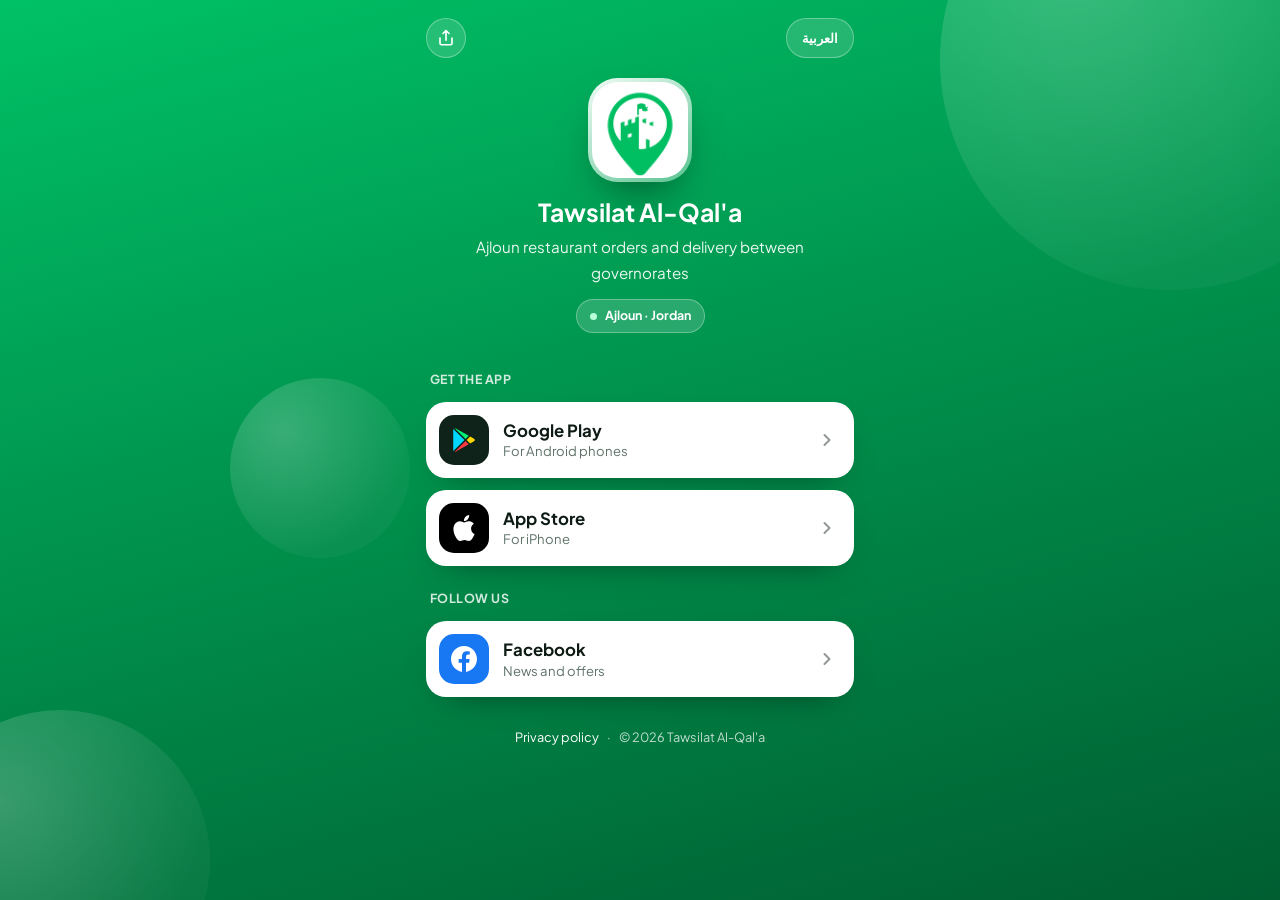
==== index.html @ f25d5fbe "Publish public application links and privacy page" ====
<!DOCTYPE html>
<html lang="ar" dir="rtl">
<head>
<meta charset="utf-8">
<meta name="viewport" content="width=device-width, initial-scale=1, viewport-fit=cover">
<title>روابط توصيلة القلعة</title>
<meta name="description" content="حمّل تطبيق توصيلة القلعة على أندرويد وآيفون، وتابعنا على فيسبوك. Download Tawsilat Al-Qal'a for Android and iPhone, and follow us on Facebook.">
<link rel="canonical" href="https://assoli99.github.io/qalaa-links/">
<meta name="theme-color" content="#00934E">
<link rel="icon" href="logo.png">

<meta property="og:title" content="توصيلة القلعة — روابطنا">
<meta property="og:description" content="حمّل التطبيق على Google Play و App Store، وتابعنا على فيسبوك.">
<meta property="og:type" content="website">
<meta property="og:image" content="logo.png">

<link rel="preconnect" href="https://fonts.googleapis.com">
<link rel="preconnect" href="https://fonts.gstatic.com" crossorigin>
<link href="https://fonts.googleapis.com/css2?family=Noto+Kufi+Arabic:wght@400;500;700&family=Plus+Jakarta+Sans:wght@400;500;700&display=swap" rel="stylesheet">
<link rel="stylesheet" href="style.css">
</head>
<body data-page="links" class="lt-body">

<!-- Link-in-bio page: the one URL that goes in the Facebook / Instagram bio.
     Every outbound link lives here and on the landing page — keep them in step. -->
<main class="lt">
  <div class="lt-bg" aria-hidden="true">
    <div class="orb orb-1"></div>
    <div class="orb orb-2"></div>
    <div class="orb orb-3"></div>
  </div>

  <div class="lt-top">
    <button class="lt-icon-btn" type="button" data-share aria-label="مشاركة الرابط">
      <svg viewBox="0 0 24 24" fill="none" stroke="currentColor" stroke-width="2.2" stroke-linecap="round" stroke-linejoin="round"><path d="M4 12v7a2 2 0 0 0 2 2h12a2 2 0 0 0 2-2v-7M16 6l-4-4-4 4M12 2v13"/></svg>
    </button>
    <button class="lang-btn lt-lang" data-lang-toggle type="button">
      <span data-ar>English</span><span data-en>العربية</span>
    </button>
  </div>

  <header class="lt-profile">
    <div class="lt-avatar"><img src="logo.png" alt="" width="96" height="96"></div>
    <h1><span data-ar>توصيلة القلعة</span><span data-en>Tawsilat Al-Qal'a</span></h1>
    <p>
      <span data-ar>طلبات مطاعم عجلون وتوصيل الأوردرات بين المحافظات</span>
      <span data-en>Ajloun restaurant orders and delivery between governorates</span>
    </p>
    <span class="lt-chip"><span class="dot"></span><span data-ar>عجلون · الأردن</span><span data-en>Ajloun · Jordan</span></span>
  </header>

  <h2 class="lt-label"><span data-ar>حمّل التطبيق</span><span data-en>Get the app</span></h2>

  <a class="lt-link" style="--i:0" href="https://play.google.com/store/apps/details?id=com.assoliindustries.tawsilatajloun&amp;pcampaignid=web_share" target="_blank" rel="noopener">
    <span class="lt-ico lt-ico-play">
      <svg viewBox="0 0 24 24" aria-hidden="true">
        <path fill="#00D7FE" d="M1.337.924a1.486 1.486 0 0 0-.112.568v21.017c0 .217.045.419.124.6l11.155-11.087L1.337.924z"/>
        <path fill="#00F076" d="M13.544 10.989l3.258-3.238L3.45.195a1.466 1.466 0 0 0-.946-.179l11.04 10.973z"/>
        <path fill="#FFD400" d="M22.018 13.298l-3.919 2.218-3.515-3.493 3.543-3.521 3.891 2.202a1.49 1.49 0 0 1 0 2.594z"/>
        <path fill="#FF3A44" d="M13.544 13.056l-11 10.933c.298.036.612-.016.906-.183l13.324-7.54-3.23-3.21z"/>
      </svg>
    </span>
    <span class="lt-txt">
      <b>Google Play</b>
      <small><span data-ar>لأجهزة أندرويد</span><span data-en>For Android phones</span></small>
    </span>
    <svg class="lt-go" viewBox="0 0 24 24" fill="none" stroke="currentColor" stroke-width="2.4" stroke-linecap="round" stroke-linejoin="round" aria-hidden="true"><path d="M9 6l6 6-6 6"/></svg>
  </a>

  <a class="lt-link" style="--i:1" href="https://apps.apple.com/us/app/%D8%AA%D9%88%D8%B5%D9%8A%D9%84%D8%A9-%D8%A7%D9%84%D9%82%D9%84%D8%B9%D8%A9/id6813020539" target="_blank" rel="noopener">
    <span class="lt-ico lt-ico-apple">
      <svg viewBox="0 0 24 24" aria-hidden="true"><path fill="currentColor" d="M12.152 6.896c-.948 0-2.415-1.078-3.96-1.04-2.04.027-3.91 1.183-4.961 3.014-2.117 3.675-.546 9.103 1.519 12.09 1.013 1.454 2.208 3.09 3.792 3.039 1.52-.065 2.09-.987 3.935-.987 1.831 0 2.35.987 3.96.948 1.637-.026 2.676-1.48 3.676-2.948 1.156-1.688 1.636-3.325 1.662-3.415-.039-.013-3.182-1.221-3.22-4.857-.026-3.04 2.48-4.494 2.597-4.559-1.429-2.09-3.623-2.324-4.39-2.376-2-.156-3.675 1.09-4.61 1.09zM15.53 3.83c.843-1.012 1.4-2.427 1.245-3.83-1.207.052-2.662.805-3.532 1.818-.78.896-1.454 2.338-1.273 3.714 1.338.104 2.715-.688 3.559-1.701"/></svg>
    </span>
    <span class="lt-txt">
      <b>App Store</b>
      <small><span data-ar>لأجهزة آيفون</span><span data-en>For iPhone</span></small>
    </span>
    <svg class="lt-go" viewBox="0 0 24 24" fill="none" stroke="currentColor" stroke-width="2.4" stroke-linecap="round" stroke-linejoin="round" aria-hidden="true"><path d="M9 6l6 6-6 6"/></svg>
  </a>

  <h2 class="lt-label"><span data-ar>تابعنا</span><span data-en>Follow us</span></h2>

  <a class="lt-link" style="--i:2" href="https://www.facebook.com/profile.php?id=61594912002151" target="_blank" rel="noopener">
    <span class="lt-ico lt-ico-fb">
      <svg viewBox="0 0 24 24" aria-hidden="true"><path fill="currentColor" d="M24 12.073c0-6.627-5.373-12-12-12s-12 5.373-12 12c0 5.99 4.388 10.954 10.125 11.854v-8.385H7.078v-3.47h3.047V9.43c0-3.007 1.792-4.669 4.533-4.669 1.312 0 2.686.235 2.686.235v2.953H15.83c-1.491 0-1.956.925-1.956 1.874v2.25h3.328l-.532 3.47h-2.796v8.385C19.612 23.027 24 18.062 24 12.073z"/></svg>
    </span>
    <span class="lt-txt">
      <b>Facebook</b>
      <small><span data-ar>آخر الأخبار والعروض</span><span data-en>News and offers</span></small>
    </span>
    <svg class="lt-go" viewBox="0 0 24 24" fill="none" stroke="currentColor" stroke-width="2.4" stroke-linecap="round" stroke-linejoin="round" aria-hidden="true"><path d="M9 6l6 6-6 6"/></svg>
  </a>

<footer class="lt-foot">
    <a href="privacy.html"><span data-ar>سياسة الخصوصية</span><span data-en>Privacy policy</span></a>
    <span aria-hidden="true">·</span>
    <span>© <span data-year>2026</span> <span data-ar>توصيلة القلعة</span><span data-en>Tawsilat Al-Qal'a</span></span>
  </footer>
</main>

<div class="lt-toast" role="status" aria-live="polite"><span data-ar>تم نسخ الرابط</span><span data-en>Link copied</span></div>

<script src="site.js"></script>
</body>
</html>
---- style.css ----
/* ==========================================================================
   توصيلة القلعة — site styles
   Shared by index.html (landing) and privacy.html (policy).

   Palette is sampled from the app's own artwork, not picked by eye — the same
   values as constants/brand.ts, so the site and the app read as one thing.

   Bilingual: [data-ar] / [data-en] blocks are swapped by html[lang], and the
   whole layout flips with html[dir]. Everything here uses logical properties
   (inline-start/end, margin-inline) so the flip needs no second stylesheet.
   ========================================================================== */

:root {
  --brand:        #00BF63;
  --brand-mid:    #00934E;
  --brand-deep:   #005E31;
  --brand-ink:    #0B1F14;
  /* Brand green used as TEXT. The mid green reads fine on white but only
     manages ~4.6:1 on the dark card, so dark mode lifts it to the bright
     green (~7.4:1). Gradients keep using --brand-mid either way. */
  --brand-text:   var(--brand-mid);

  --ink:          #0d1b14;
  --muted:        #5e7268;
  --line:         #e2ece7;
  --card:         #ffffff;
  --bg:           #f6faf8;
  --bg-soft:      #ecf7f1;

  --radius:       20px;
  --radius-lg:    28px;
  --maxw:         1120px;
  --shadow:       0 18px 48px -22px rgba(0, 94, 49, .45);
  --shadow-soft:  0 8px 28px -18px rgba(0, 94, 49, .5);

  --font-ar: "Noto Kufi Arabic", -apple-system, BlinkMacSystemFont, "Segoe UI", Roboto, sans-serif;
  --font-en: "Plus Jakarta Sans", -apple-system, BlinkMacSystemFont, "Segoe UI", Roboto, sans-serif;
}

@media (prefers-color-scheme: dark) {
  :root {
    --ink:      #e9f4ee;
    --muted:    #9db3a7;
    --line:     #1e2c25;
    --card:     #111a15;
    --bg:       #080d0a;
    --bg-soft:  #10201a;
    --shadow:      0 18px 48px -22px rgba(0, 0, 0, .8);
    --shadow-soft: 0 8px 28px -18px rgba(0, 0, 0, .9);
    --brand-text:  var(--brand);
  }
}

* { box-sizing: border-box; }
html { -webkit-text-size-adjust: 100%; scroll-behavior: smooth; }

body {
  margin: 0;
  background: var(--bg);
  color: var(--ink);
  font-family: var(--font-ar);
  line-height: 1.85;
  font-size: 16px;
  overflow-x: hidden;
}
html[lang="en"] body { font-family: var(--font-en); line-height: 1.7; }

img { max-width: 100%; display: block; }
a { color: var(--brand-text); text-decoration: none; }
a:hover { text-decoration: underline; text-underline-offset: 3px; }

.wrap { max-width: var(--maxw); margin: 0 auto; padding-inline: 22px; }

/* -- language swap --------------------------------------------------------
   Hide the *other* language rather than force a display onto the active one.
   That way every element keeps the display its own rules give it — a <span>
   stays inline, an <li> stays a list-item, `.hero-stats b` stays block.

   The earlier version did the opposite (`[data-ar]{display:none}` plus a
   per-element override) and quietly broke: `.hero-stats b` is specificity
   (0,1,1) and out-ranks the (0,1,0) attribute selector, so the Arabic stats
   rendered inside the English page. !important here is deliberate — language
   visibility is structural and must beat any component rule that sets display.

   The document ships lang="ar", so nothing flashes before site.js runs. */
html[lang="ar"] [data-en],
html[lang="en"] [data-ar] { display: none !important; }

/* ==========================================================================
   header
   ========================================================================== */
.site-header {
  position: sticky; top: 0; z-index: 50;
  backdrop-filter: saturate(160%) blur(14px);
  -webkit-backdrop-filter: saturate(160%) blur(14px);
  background: color-mix(in srgb, var(--bg) 82%, transparent);
  border-bottom: 1px solid transparent;
  transition: border-color .25s, background .25s;
}
.site-header.scrolled { border-bottom-color: var(--line); }
.site-header .wrap {
  display: flex; align-items: center; justify-content: space-between;
  gap: 14px; min-height: 68px;
}
.logo { display: flex; align-items: center; gap: 11px; font-weight: 700; color: var(--ink); }
.logo:hover { text-decoration: none; }
.logo img { width: 38px; height: 38px; border-radius: 11px; }
.logo span { font-size: 1rem; white-space: nowrap; }

.nav { display: flex; align-items: center; gap: 6px; }
.nav a {
  color: var(--muted); font-size: .9rem; padding: 8px 12px;
  border-radius: 10px; transition: color .18s, background .18s;
}
.nav a:hover { color: var(--brand-text); background: var(--bg-soft); text-decoration: none; }
@media (max-width: 720px) { .nav .nav-link { display: none; } }

.lang-btn {
  border: 1px solid var(--line); background: var(--card); color: var(--ink);
  font: inherit; font-size: .82rem; font-weight: 700;
  padding: 8px 15px; border-radius: 999px; cursor: pointer;
  transition: border-color .18s, transform .18s, color .18s;
}
.lang-btn:hover { border-color: var(--brand); color: var(--brand-text); transform: translateY(-1px); }

/* ==========================================================================
   hero
   ========================================================================== */
.hero {
  position: relative; overflow: hidden; color: #fff;
  background: linear-gradient(155deg, #00C165 0%, var(--brand-mid) 48%, var(--brand-deep) 100%);
  padding-block: clamp(56px, 9vw, 104px) clamp(80px, 12vw, 140px);
}
.hero::after {
  /* soft fade into the page below, so the band does not end on a hard line */
  content: ""; position: absolute; inset-inline: 0; bottom: 0; height: 120px;
  background: linear-gradient(to bottom, transparent, var(--bg));
  opacity: .0;
}
.orb {
  position: absolute; border-radius: 50%; pointer-events: none;
  background: radial-gradient(circle at 30% 30%, rgba(255,255,255,.22), rgba(255,255,255,.04) 70%);
  animation: float 16s ease-in-out infinite;
}
.orb-1 { width: 460px; height: 460px; top: -170px; inset-inline-end: -120px; }
.orb-2 { width: 300px; height: 300px; bottom: -110px; inset-inline-start: -90px; animation-duration: 21s; animation-direction: reverse; }
.orb-3 { width: 180px; height: 180px; top: 42%; inset-inline-start: 18%; animation-duration: 26s; }

@keyframes float {
  0%, 100% { transform: translate3d(0,0,0) scale(1); }
  33%      { transform: translate3d(22px,-26px,0) scale(1.06); }
  66%      { transform: translate3d(-18px,18px,0) scale(.96); }
}

.hero .wrap {
  position: relative; z-index: 1;
  display: grid; grid-template-columns: 1.05fr .95fr; gap: 48px; align-items: center;
}
@media (max-width: 900px) {
  .hero .wrap { grid-template-columns: 1fr; gap: 44px; text-align: center; }
}

.eyebrow {
  display: inline-flex; align-items: center; gap: 8px;
  background: rgba(255,255,255,.16); border: 1px solid rgba(255,255,255,.3);
  padding: 7px 15px; border-radius: 999px; font-size: .8rem; font-weight: 700;
  margin-bottom: 20px;
}
.eyebrow .dot {
  width: 7px; height: 7px; border-radius: 50%; background: #b6ffd9;
  box-shadow: 0 0 0 0 rgba(182,255,217,.7); animation: pulse 2.4s infinite;
}
@keyframes pulse {
  70%  { box-shadow: 0 0 0 9px rgba(182,255,217,0); }
  100% { box-shadow: 0 0 0 0 rgba(182,255,217,0); }
}

.hero h1 {
  margin: 0 0 16px; font-weight: 700; line-height: 1.25;
  font-size: clamp(2rem, 5.4vw, 3.4rem); letter-spacing: -.01em;
}
.hero p.lead { margin: 0 0 30px; font-size: clamp(1rem, 2vw, 1.16rem); opacity: .94; max-width: 42ch; }
@media (max-width: 900px) { .hero p.lead { margin-inline: auto; } }

.cta-row { display: flex; flex-wrap: wrap; gap: 13px; }
@media (max-width: 900px) { .cta-row { justify-content: center; } }

.btn {
  display: inline-flex; align-items: center; gap: 9px;
  padding: 14px 26px; border-radius: 14px; font-weight: 700; font-size: .95rem;
  border: 1px solid transparent; cursor: pointer; transition: transform .18s, box-shadow .18s, background .18s;
}
.btn:hover { text-decoration: none; transform: translateY(-2px); }
.btn-primary { background: #fff; color: var(--brand-deep); box-shadow: 0 12px 30px -14px rgba(0,0,0,.5); }
.btn-primary:hover { box-shadow: 0 18px 38px -14px rgba(0,0,0,.55); }
.btn-ghost { background: rgba(255,255,255,.12); color: #fff; border-color: rgba(255,255,255,.38); }
.btn-ghost:hover { background: rgba(255,255,255,.2); }

.hero-stats { display: flex; gap: 26px; margin-top: 36px; flex-wrap: wrap; }
@media (max-width: 900px) { .hero-stats { justify-content: center; } }
.hero-stats div { line-height: 1.4; }
.hero-stats b { display: block; font-size: 1.5rem; }
.hero-stats small { opacity: .85; font-size: .82rem; }

/* -- phone mockup --------------------------------------------------------- */
.phone-stage { display: flex; justify-content: center; perspective: 1400px; }
.phone {
  position: relative; width: min(280px, 74vw); aspect-ratio: 440 / 982;
  border-radius: 38px; padding: 9px;
  background: linear-gradient(160deg, #10221a, #05100b);
  box-shadow: 0 40px 80px -30px rgba(0,0,0,.65), 0 0 0 1px rgba(255,255,255,.14);
  animation: tilt 9s ease-in-out infinite;
}
@keyframes tilt {
  0%, 100% { transform: rotateY(-9deg) rotateX(2deg) translateY(0); }
  50%      { transform: rotateY(-3deg) rotateX(-1deg) translateY(-12px); }
}
.phone::before { /* the notch */
  content: ""; position: absolute; top: 17px; left: 50%; transform: translateX(-50%);
  width: 58px; height: 5px; border-radius: 99px; background: rgba(255,255,255,.28); z-index: 3;
}
.phone-screen { position: relative; width: 100%; height: 100%; border-radius: 30px; overflow: hidden; background: #000; }
.phone-screen img {
  position: absolute; inset: 0; width: 100%; height: 100%; object-fit: cover;
  opacity: 0; transition: opacity .7s ease;
}
.phone-screen img.on { opacity: 1; }

.shot-dots { display: flex; justify-content: center; gap: 8px; margin-top: 22px; }
.shot-dots button {
  width: 8px; height: 8px; padding: 0; border-radius: 50%; cursor: pointer;
  border: none; background: rgba(255,255,255,.4); transition: width .25s, background .25s;
}
.shot-dots button.on { width: 26px; border-radius: 99px; background: #fff; }

/* ==========================================================================
   sections
   ========================================================================== */
section.band { padding-block: clamp(56px, 8vw, 92px); }
.section-head { text-align: center; max-width: 620px; margin: 0 auto 46px; }
.section-head h2 {
  margin: 0 0 12px; font-size: clamp(1.5rem, 3.4vw, 2.1rem); font-weight: 700; line-height: 1.35;
}
.section-head p { margin: 0; color: var(--muted); font-size: 1rem; }

.grid { display: grid; gap: 18px; grid-template-columns: repeat(auto-fit, minmax(260px, 1fr)); }

.card {
  background: var(--card); border: 1px solid var(--line); border-radius: var(--radius);
  padding: 26px 24px; transition: transform .25s, box-shadow .25s, border-color .25s;
}
.card:hover { transform: translateY(-4px); box-shadow: var(--shadow); border-color: color-mix(in srgb, var(--brand) 40%, var(--line)); }
.card .ico {
  width: 46px; height: 46px; border-radius: 14px; display: grid; place-items: center;
  background: linear-gradient(145deg, var(--brand), var(--brand-deep));
  margin-bottom: 16px; box-shadow: var(--shadow-soft);
}
.card .ico svg { width: 23px; height: 23px; stroke: #fff; fill: none; stroke-width: 2; stroke-linecap: round; stroke-linejoin: round; }
.card h3 { margin: 0 0 8px; font-size: 1.05rem; font-weight: 700; }
.card p  { margin: 0; color: var(--muted); font-size: .93rem; line-height: 1.75; }

/* steps */
.steps { counter-reset: step; }
.step { position: relative; padding-inline-start: 66px; margin-bottom: 30px; }
.step::before {
  counter-increment: step; content: counter(step);
  position: absolute; inset-inline-start: 0; top: 0;
  width: 46px; height: 46px; border-radius: 15px; display: grid; place-items: center;
  background: var(--bg-soft); color: var(--brand-text); border: 1px solid var(--line);
  font-weight: 700; font-size: 1.05rem;
}
.step h3 { margin: 6px 0 6px; font-size: 1.05rem; }
.step p  { margin: 0; color: var(--muted); font-size: .93rem; }

/* call to action strip */
.cta-band {
  background: linear-gradient(140deg, var(--brand-mid), var(--brand-deep));
  color: #fff; border-radius: var(--radius-lg); padding: clamp(34px, 5vw, 56px);
  text-align: center; position: relative; overflow: hidden;
}
.cta-band h2 { margin: 0 0 12px; font-size: clamp(1.4rem, 3.2vw, 2rem); }
.cta-band p  { margin: 0 0 26px; opacity: .92; }

/* ==========================================================================
   policy page
   ========================================================================== */
.page-hero {
  background: linear-gradient(150deg, #00C165, var(--brand-mid) 55%, var(--brand-deep));
  color: #fff; padding-block: 52px 74px; position: relative; overflow: hidden;
}
.page-hero h1 { margin: 0 0 10px; font-size: clamp(1.7rem, 4.4vw, 2.5rem); font-weight: 700; }
.page-hero p  { margin: 0; opacity: .93; }
.stamp {
  display: inline-block; margin-top: 18px; background: rgba(255,255,255,.16);
  border: 1px solid rgba(255,255,255,.32); padding: 6px 15px; border-radius: 999px; font-size: .82rem;
}

.policy { max-width: 840px; margin: -42px auto 0; padding-inline: 22px; padding-bottom: 70px; position: relative; z-index: 1; }
.policy section {
  background: var(--card); border: 1px solid var(--line); border-radius: var(--radius);
  padding: 26px 26px; margin-bottom: 18px; scroll-margin-top: 90px;
}
.policy h2 {
  display: flex; align-items: center; gap: 12px; line-height: 1.5;
  font-size: 1.1rem; margin: 0 0 14px; color: var(--brand-text); font-weight: 700;
}
.policy .num {
  flex: none; width: 31px; height: 31px; border-radius: 10px; display: grid; place-items: center;
  background: var(--bg-soft); border: 1px solid var(--line); font-size: .85rem;
}
.policy h3 { font-size: .98rem; margin: 20px 0 8px; }
.policy p  { margin: 0 0 12px; }
.policy ul { margin: 0 0 12px; padding-inline-start: 22px; }
.policy li { margin-bottom: 7px; }
.policy p:last-child, .policy ul:last-child, .policy .tablewrap:last-child { margin-bottom: 0; }

.note {
  background: var(--bg-soft); border: 1px solid var(--line);
  border-inline-start: 4px solid var(--brand); border-radius: 13px;
  padding: 15px 17px; margin: 15px 0;
}
.note p { margin: 0; }
.note.warn { border-inline-start-color: #e0a106; }

.tablewrap { overflow-x: auto; margin: 15px 0; -webkit-overflow-scrolling: touch; }
table { border-collapse: collapse; width: 100%; font-size: .9rem; min-width: 460px; }
th, td { border: 1px solid var(--line); padding: 10px 13px; text-align: start; vertical-align: top; }
th { background: var(--bg-soft); font-weight: 700; color: var(--brand-text); white-space: nowrap; }

/* table of contents */
.toc { position: sticky; top: 84px; }
.toc ol { margin: 0; padding-inline-start: 20px; font-size: .88rem; }
.toc li { margin-bottom: 6px; }
.toc a { color: var(--muted); }
.toc a:hover { color: var(--brand-text); }

/* ==========================================================================
   footer
   ========================================================================== */
.site-footer {
  border-top: 1px solid var(--line); background: var(--card);
  padding-block: 40px 30px; margin-top: 10px;
}
.site-footer .cols {
  display: grid; gap: 28px; grid-template-columns: 1.4fr 1fr 1fr; align-items: start;
}
@media (max-width: 720px) { .site-footer .cols { grid-template-columns: 1fr; } }
.site-footer h4 { margin: 0 0 12px; font-size: .9rem; font-weight: 700; }
.site-footer ul { list-style: none; margin: 0; padding: 0; }
.site-footer li { margin-bottom: 8px; }
.site-footer a, .site-footer p { color: var(--muted); font-size: .89rem; }
.site-footer .bottom {
  margin-top: 30px; padding-top: 20px; border-top: 1px solid var(--line);
  display: flex; justify-content: space-between; gap: 14px; flex-wrap: wrap;
  color: var(--muted); font-size: .84rem;
}

/* ==========================================================================
   store badges — Google Play / App Store, used in the hero and the CTA band.
   Black, like the official badges, so they read as store buttons on green.
   ========================================================================== */
.store-row { display: flex; flex-wrap: wrap; gap: 12px; }
@media (max-width: 900px) { .store-row { justify-content: center; } }

.store-btn {
  display: inline-flex; align-items: center; gap: 11px;
  min-width: 176px; padding: 10px 20px 10px 18px; border-radius: 14px;
  background: #000; color: #fff; border: 1px solid rgba(255,255,255,.22);
  box-shadow: 0 12px 30px -14px rgba(0,0,0,.6);
  transition: transform .18s, box-shadow .18s;
}
.store-btn:hover { text-decoration: none; transform: translateY(-2px); box-shadow: 0 18px 38px -14px rgba(0,0,0,.7); }
.store-btn:active { transform: scale(.98); }
.store-btn svg { width: 26px; height: 26px; flex: none; }
.store-btn span { display: flex; flex-direction: column; line-height: 1.15; text-align: start; }
.store-btn small { font-size: .7rem; opacity: .85; }
.store-btn b { font-family: var(--font-en); font-size: 1.12rem; font-weight: 700; letter-spacing: -.01em; }
@media (max-width: 420px) {
  .store-row { flex-direction: column; align-items: stretch; max-width: 300px; margin-inline: auto; }
  .store-btn { justify-content: center; }
}

.cta-follow {
  display: inline-flex; align-items: center; gap: 8px; margin-top: 20px;
  color: #fff; font-weight: 700; font-size: .92rem; opacity: .92;
}
.cta-follow svg { width: 18px; height: 18px; }
.cta-follow:hover { opacity: 1; text-underline-offset: 4px; }

.nav .nav-social { display: grid; place-items: center; padding: 8px; color: var(--muted); }
.nav .nav-social svg { width: 19px; height: 19px; }
.nav .nav-social:hover { color: #1877F2; }

/* ==========================================================================
   link-in-bio page (links.html)
   Mobile is the real target — this is the page opened from a social bio, on
   a phone, nearly every time. Desktop just gets the same column, centred.
   ========================================================================== */
.lt-body {
  min-height: 100vh; min-height: 100dvh;
  background: linear-gradient(165deg, #00C165 0%, var(--brand-mid) 45%, var(--brand-deep) 100%);
  background-attachment: fixed;
}
@media (prefers-color-scheme: dark) {
  .lt-body { background: linear-gradient(165deg, #04351e 0%, #062417 50%, #050c08 100%); background-attachment: fixed; }
}

.lt {
  position: relative; max-width: 460px; margin: 0 auto;
  padding: max(18px, env(safe-area-inset-top)) max(16px, env(safe-area-inset-right))
           max(28px, env(safe-area-inset-bottom)) max(16px, env(safe-area-inset-left));
  display: flex; flex-direction: column; gap: 12px;
}
.lt-bg { position: fixed; inset: 0; overflow: hidden; pointer-events: none; z-index: 0; }
.lt > :not(.lt-bg) { position: relative; z-index: 1; }

.lt-top { display: flex; justify-content: space-between; align-items: center; }
.lt-icon-btn, .lt-lang {
  border: 1px solid rgba(255,255,255,.32); background: rgba(255,255,255,.14); color: #fff;
  -webkit-backdrop-filter: blur(10px); backdrop-filter: blur(10px);
}
.lt-icon-btn {
  width: 40px; height: 40px; border-radius: 50%; display: grid; place-items: center;
  cursor: pointer; padding: 0; transition: background .18s, transform .18s;
}
.lt-icon-btn svg { width: 18px; height: 18px; }
.lt-icon-btn:hover, .lt-lang:hover { background: rgba(255,255,255,.24); color: #fff; border-color: rgba(255,255,255,.5); }

.lt-profile { text-align: center; color: #fff; padding: 8px 0 14px; animation: lt-in .6s cubic-bezier(.22,.9,.3,1) both; }
.lt-avatar {
  width: 104px; height: 104px; margin: 0 auto 14px; padding: 4px; border-radius: 30px;
  background: linear-gradient(145deg, rgba(255,255,255,.95), rgba(255,255,255,.35));
  box-shadow: 0 20px 44px -18px rgba(0,0,0,.55);
}
.lt-avatar img { width: 100%; height: 100%; border-radius: 26px; background: #fff; }
.lt-profile h1 { margin: 0 0 4px; font-size: 1.55rem; font-weight: 700; line-height: 1.35; }
.lt-profile p  { margin: 0 auto 14px; max-width: 32ch; font-size: .95rem; opacity: .92; line-height: 1.7; }
.lt-chip {
  display: inline-flex; align-items: center; gap: 8px; font-size: .78rem; font-weight: 700;
  background: rgba(255,255,255,.16); border: 1px solid rgba(255,255,255,.3);
  padding: 5px 13px; border-radius: 999px;
}
.lt-chip .dot {
  width: 7px; height: 7px; border-radius: 50%; background: #b6ffd9;
  box-shadow: 0 0 0 0 rgba(182,255,217,.7); animation: pulse 2.4s infinite;
}

.lt-label {
  margin: 10px 4px 0; font-size: .78rem; font-weight: 700; letter-spacing: .04em;
  color: rgba(255,255,255,.82); text-transform: uppercase;
}

.lt-link {
  display: flex; align-items: center; gap: 14px; min-height: 74px;
  padding: 12px 16px 12px 12px; border-radius: 20px;
  background: var(--card); color: var(--ink);
  border: 1px solid rgba(255,255,255,.6);
  box-shadow: 0 14px 34px -20px rgba(0,0,0,.55);
  transition: transform .2s, box-shadow .2s;
  animation: lt-in .55s cubic-bezier(.22,.9,.3,1) both;
  animation-delay: calc(120ms + var(--i, 0) * 70ms);
  -webkit-tap-highlight-color: transparent;
}
html[dir="rtl"] .lt-link { padding: 12px 12px 12px 16px; }
.lt-link:hover { text-decoration: none; transform: translateY(-2px); box-shadow: 0 20px 40px -20px rgba(0,0,0,.6); }
.lt-link:active { transform: scale(.98); }
.lt-link:focus-visible, .lt-icon-btn:focus-visible, .lt-lang:focus-visible { outline: 3px solid #fff; outline-offset: 3px; }
@media (prefers-color-scheme: dark) { .lt-link { border-color: rgba(255,255,255,.08); } }

.lt-link-soft { background: rgba(255,255,255,.14); color: #fff; border-color: rgba(255,255,255,.3);
  -webkit-backdrop-filter: blur(10px); backdrop-filter: blur(10px); box-shadow: none; }
.lt-link-soft .lt-txt small { color: rgba(255,255,255,.8); }

.lt-ico {
  flex: none; width: 50px; height: 50px; border-radius: 15px; display: grid; place-items: center;
}
.lt-ico svg { width: 26px; height: 26px; }
.lt-ico-play  { background: #10231a; }
.lt-ico-play svg { width: 24px; height: 24px; }
.lt-ico-apple { background: #000; color: #fff; }
.lt-ico-fb    { background: #1877F2; color: #fff; }
.lt-ico-ig    { background: radial-gradient(circle at 30% 107%, #fdf497 0%, #fd5949 45%, #d6249f 60%, #285AEB 90%); color: #fff; }
.lt-ico-web   { background: rgba(255,255,255,.2); color: #fff; }
@media (prefers-color-scheme: dark) { .lt-ico-apple { box-shadow: inset 0 0 0 1px rgba(255,255,255,.18); } }

.lt-txt { flex: 1; min-width: 0; display: flex; flex-direction: column; line-height: 1.35; }
.lt-txt b { font-size: 1.05rem; font-weight: 700; }
.lt-txt small { font-size: .82rem; color: var(--muted); }

.lt-go { flex: none; width: 20px; height: 20px; opacity: .45; transition: transform .2s, opacity .2s; }
html[dir="rtl"] .lt-go { transform: scaleX(-1); }
.lt-link:hover .lt-go { opacity: .9; transform: translateX(3px); }
html[dir="rtl"] .lt-link:hover .lt-go { transform: scaleX(-1) translateX(3px); }

.lt-foot {
  margin-top: 18px; display: flex; justify-content: center; flex-wrap: wrap; gap: 8px;
  color: rgba(255,255,255,.75); font-size: .8rem;
}
.lt-foot a { color: #fff; }

.lt-toast {
  position: fixed; left: 50%; bottom: max(24px, env(safe-area-inset-bottom)); z-index: 60;
  transform: translate(-50%, 20px); opacity: 0; pointer-events: none;
  background: #0b1f14; color: #fff; font-size: .88rem; font-weight: 700;
  padding: 10px 18px; border-radius: 999px; box-shadow: 0 14px 30px -12px rgba(0,0,0,.6);
  transition: opacity .25s, transform .25s;
}
.lt-toast.on { opacity: 1; transform: translate(-50%, 0); }

@keyframes lt-in {
  from { opacity: 0; transform: translateY(14px); }
  to   { opacity: 1; transform: none; }
}

/* ==========================================================================
   scroll reveal — opt-in, and inert when the visitor asks for less motion
   ========================================================================== */
.reveal { opacity: 0; transform: translateY(22px); transition: opacity .7s ease, transform .7s cubic-bezier(.22,.9,.3,1); }
.reveal.shown { opacity: 1; transform: none; }

@media (prefers-reduced-motion: reduce) {
  *, *::before, *::after { animation: none !important; transition: none !important; }
  html { scroll-behavior: auto; }
  .reveal { opacity: 1; transform: none; }
}
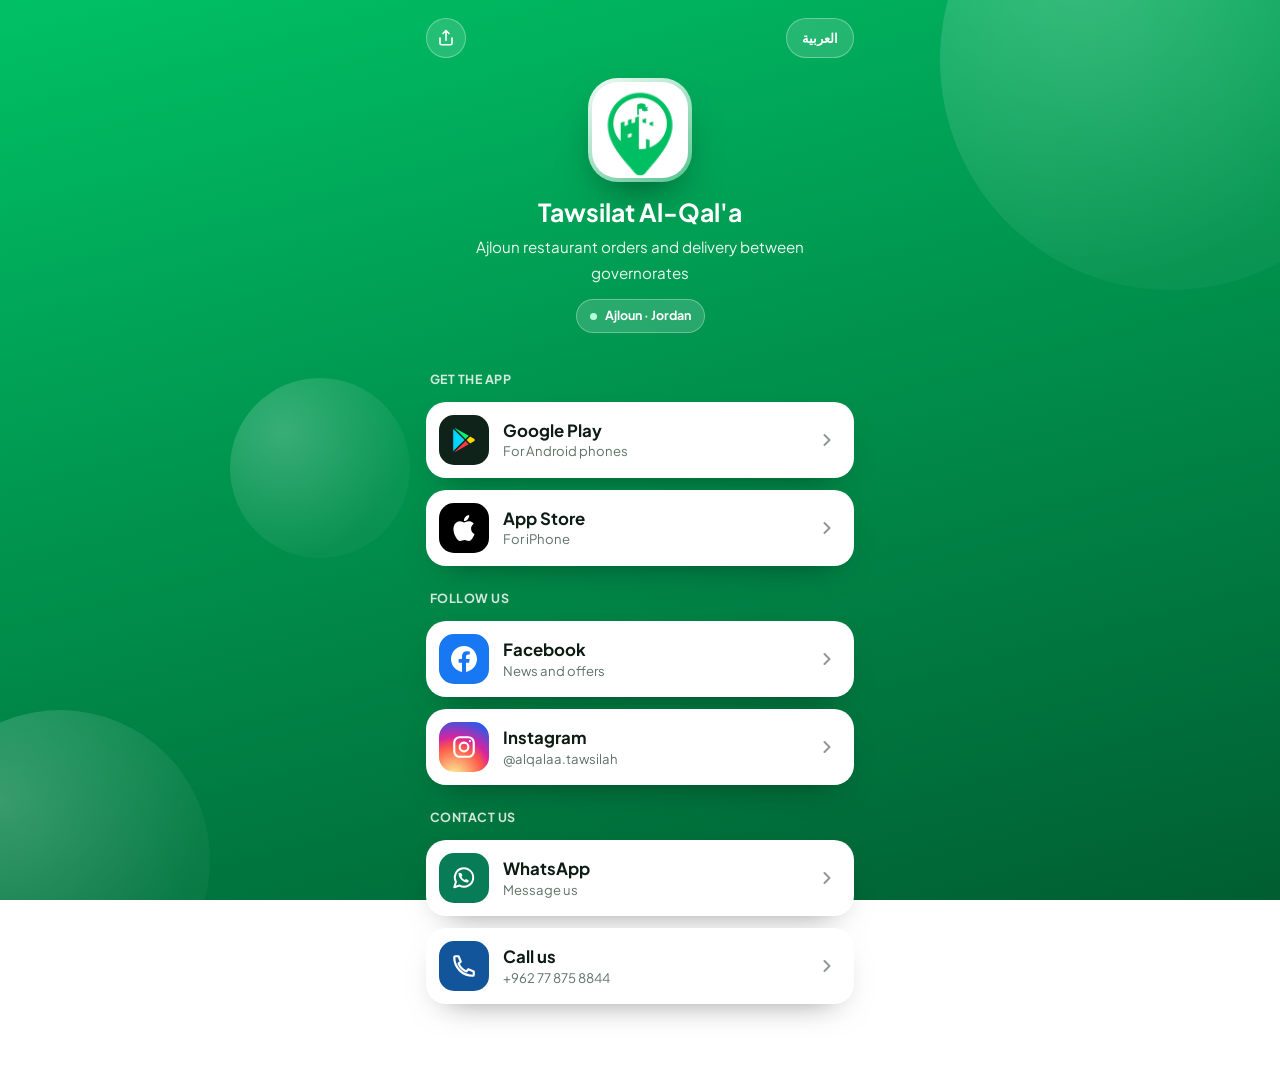
==== commit 512e0e25: "Add Instagram, WhatsApp, and phone contact links" ====
--- a/index.html
+++ b/index.html
@@ -4,13 +4,13 @@
 <meta charset="utf-8">
 <meta name="viewport" content="width=device-width, initial-scale=1, viewport-fit=cover">
 <title>روابط توصيلة القلعة</title>
-<meta name="description" content="حمّل تطبيق توصيلة القلعة على أندرويد وآيفون، وتابعنا على فيسبوك. Download Tawsilat Al-Qal'a for Android and iPhone, and follow us on Facebook.">
+<meta name="description" content="حمّل تطبيق توصيلة القلعة، تابعنا على فيسبوك وإنستغرام، أو تواصل معنا عبر واتساب والهاتف. Download Tawsilat Al-Qal'a, follow us, or contact us on WhatsApp or by phone.">
 <link rel="canonical" href="https://assoli99.github.io/qalaa-links/">
 <meta name="theme-color" content="#00934E">
 <link rel="icon" href="logo.png">
 
 <meta property="og:title" content="توصيلة القلعة — روابطنا">
-<meta property="og:description" content="حمّل التطبيق على Google Play و App Store، وتابعنا على فيسبوك.">
+<meta property="og:description" content="حمّل تطبيق توصيلة القلعة وتابعنا على فيسبوك وإنستغرام، أو تواصل معنا عبر واتساب والهاتف.">
 <meta property="og:type" content="website">
 <meta property="og:image" content="logo.png">
 
@@ -91,7 +91,51 @@
     <svg class="lt-go" viewBox="0 0 24 24" fill="none" stroke="currentColor" stroke-width="2.4" stroke-linecap="round" stroke-linejoin="round" aria-hidden="true"><path d="M9 6l6 6-6 6"/></svg>
   </a>
 
-<footer class="lt-foot">
+  <a class="lt-link" style="--i:3" href="https://www.instagram.com/alqalaa.tawsilah" target="_blank" rel="noopener">
+    <span class="lt-ico lt-ico-ig">
+      <svg viewBox="0 0 24 24" fill="none" stroke="currentColor" stroke-width="2" aria-hidden="true">
+        <rect x="3" y="3" width="18" height="18" rx="5"/>
+        <circle cx="12" cy="12" r="4"/>
+        <circle cx="17.5" cy="6.5" r="1" fill="currentColor" stroke="none"/>
+      </svg>
+    </span>
+    <span class="lt-txt">
+      <b>Instagram</b>
+      <small><bdi dir="ltr">@alqalaa.tawsilah</bdi></small>
+    </span>
+    <svg class="lt-go" viewBox="0 0 24 24" fill="none" stroke="currentColor" stroke-width="2.4" stroke-linecap="round" stroke-linejoin="round" aria-hidden="true"><path d="M9 6l6 6-6 6"/></svg>
+  </a>
+
+  <h2 class="lt-label"><span data-ar>تواصل معنا</span><span data-en>Contact us</span></h2>
+
+  <a class="lt-link" style="--i:4" href="https://wa.me/962778758844" target="_blank" rel="noopener">
+    <span class="lt-ico lt-ico-whatsapp">
+      <svg viewBox="0 0 24 24" fill="none" stroke="currentColor" stroke-width="1.8" stroke-linecap="round" stroke-linejoin="round" aria-hidden="true">
+        <path d="M20.5 11.5a8.5 8.5 0 0 1-12.6 7.45L3 20.5l1.55-4.9A8.5 8.5 0 1 1 20.5 11.5Z"/>
+        <path fill="currentColor" stroke="none" d="M8.3 7.3h1.1l1.1 2.4-.9 1.1a7 7 0 0 0 3.1 3.1l1.1-.9 2.4 1.1v1.1a1 1 0 0 1-1.1 1c-4.2-.4-7.8-4-8.2-8.2a1 1 0 0 1 1.4-.7Z"/>
+      </svg>
+    </span>
+    <span class="lt-txt">
+      <b>WhatsApp</b>
+      <small><span data-ar>راسلنا</span><span data-en>Message us</span></small>
+    </span>
+    <svg class="lt-go" viewBox="0 0 24 24" fill="none" stroke="currentColor" stroke-width="2.4" stroke-linecap="round" stroke-linejoin="round" aria-hidden="true"><path d="M9 6l6 6-6 6"/></svg>
+  </a>
+
+  <a class="lt-link" style="--i:5" href="tel:+962778758844">
+    <span class="lt-ico lt-ico-call">
+      <svg viewBox="0 0 24 24" fill="none" stroke="currentColor" stroke-width="2" stroke-linecap="round" stroke-linejoin="round" aria-hidden="true">
+        <path d="M7 3H4a1 1 0 0 0-1 1c0 9.4 7.6 17 17 17a1 1 0 0 0 1-1v-3l-5-2-1.8 2a13 13 0 0 1-7.2-7.2L9 8 7 3Z"/>
+      </svg>
+    </span>
+    <span class="lt-txt">
+      <b><span data-ar>اتصل بنا</span><span data-en>Call us</span></b>
+      <small><bdi dir="ltr">+962 77 875 8844</bdi></small>
+    </span>
+    <svg class="lt-go" viewBox="0 0 24 24" fill="none" stroke="currentColor" stroke-width="2.4" stroke-linecap="round" stroke-linejoin="round" aria-hidden="true"><path d="M9 6l6 6-6 6"/></svg>
+  </a>
+
+  <footer class="lt-foot">
     <a href="privacy.html"><span data-ar>سياسة الخصوصية</span><span data-en>Privacy policy</span></a>
     <span aria-hidden="true">·</span>
     <span>© <span data-year>2026</span> <span data-ar>توصيلة القلعة</span><span data-en>Tawsilat Al-Qal'a</span></span>
--- a/style.css
+++ b/style.css
@@ -480,6 +480,8 @@
 .lt-ico-apple { background: #000; color: #fff; }
 .lt-ico-fb    { background: #1877F2; color: #fff; }
 .lt-ico-ig    { background: radial-gradient(circle at 30% 107%, #fdf497 0%, #fd5949 45%, #d6249f 60%, #285AEB 90%); color: #fff; }
+.lt-ico-whatsapp { background: #087C57; color: #fff; }
+.lt-ico-call { background: #13559B; color: #fff; }
 .lt-ico-web   { background: rgba(255,255,255,.2); color: #fff; }
 @media (prefers-color-scheme: dark) { .lt-ico-apple { box-shadow: inset 0 0 0 1px rgba(255,255,255,.18); } }
 
